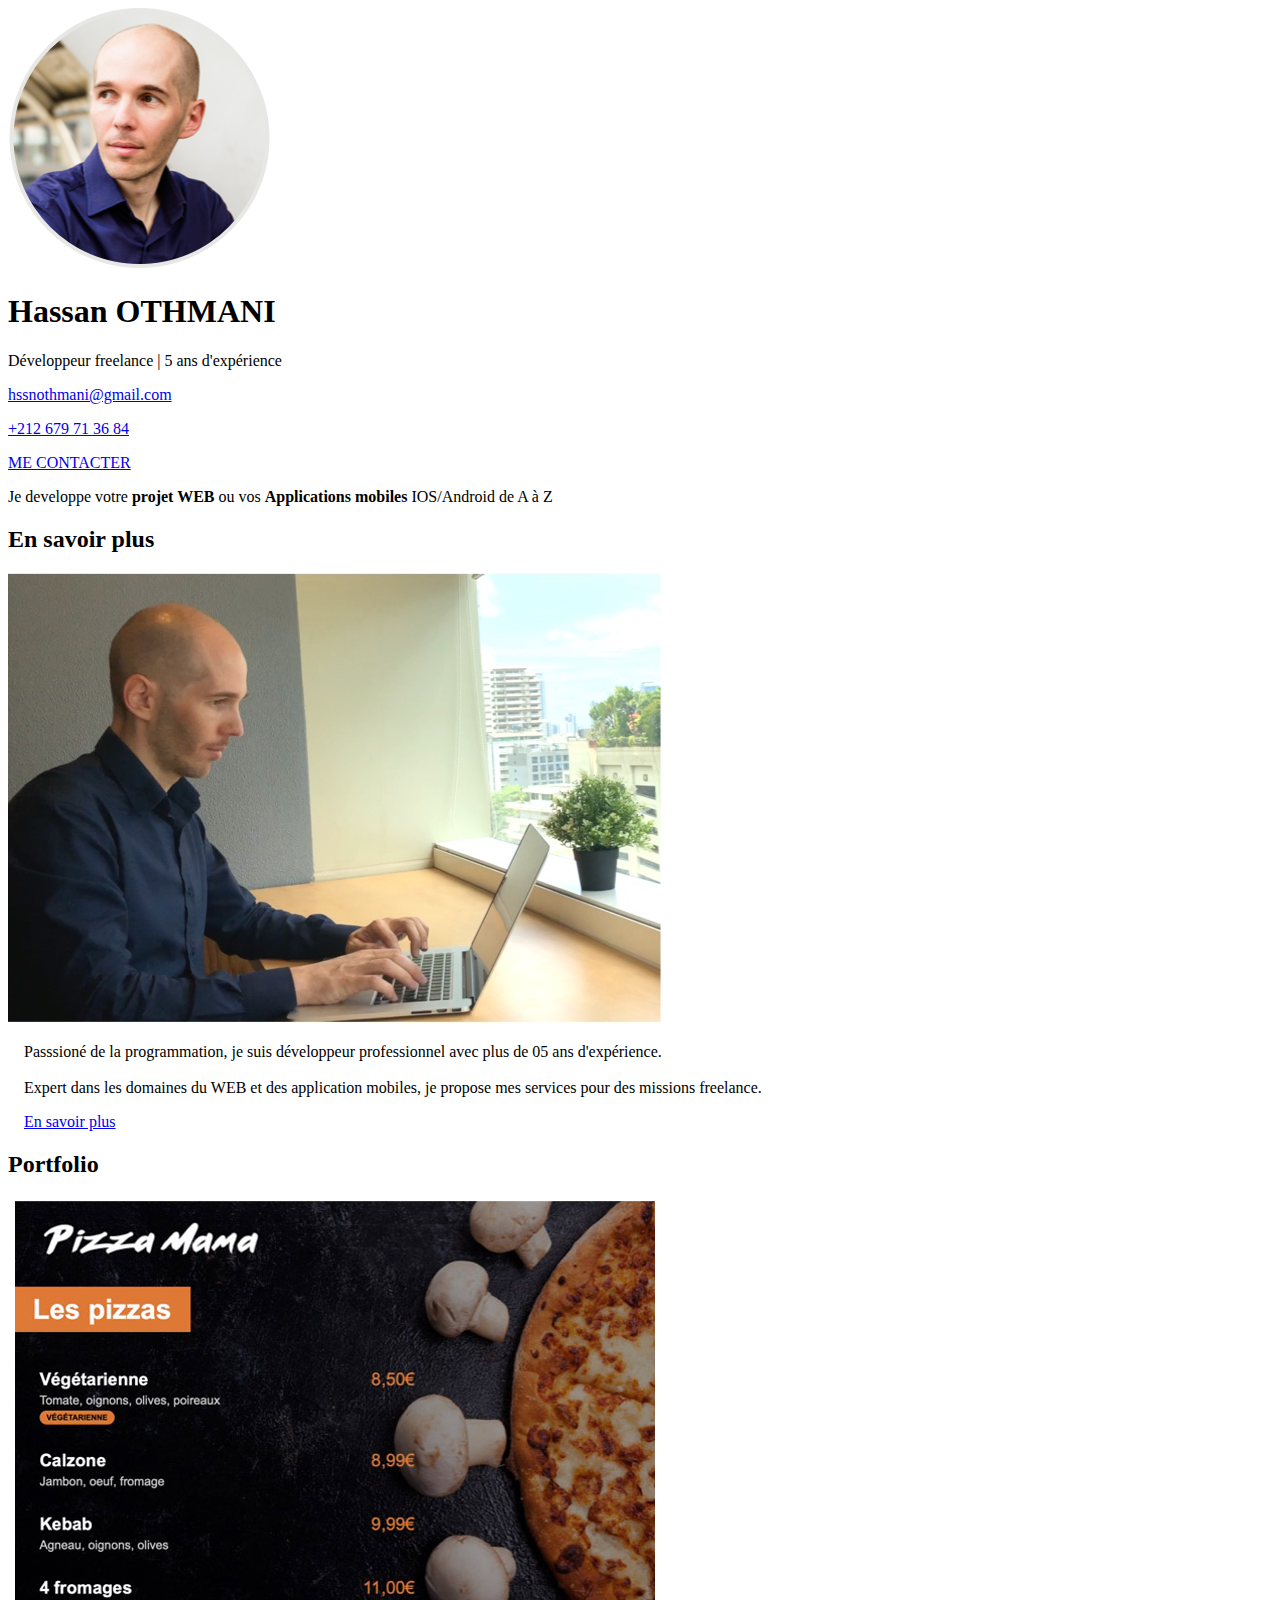
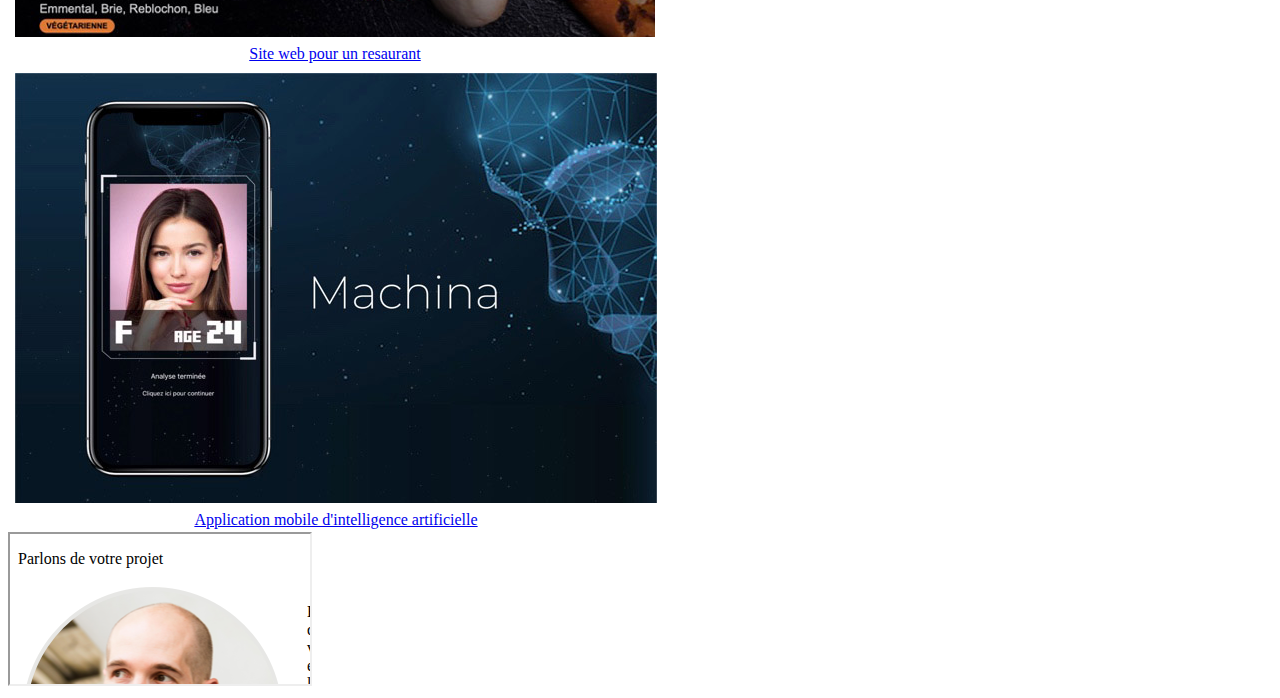
==== index.html @ 922632ea "Add files via upload" ====
<!DOCTYPE html>
<html lang="Fr">
<head>
    <meta charset="UTF-8">
    <meta http-equiv="X-UA-Compatible" content="IE=edge">
    <meta name="viewport" content="width=device-width, initial-scale=1.0">
    <title>Document</title>
    <link rel="stylesheet" href="hssnportfolio.css">
</head>
<body>
    <!--Cover-->
    <div class="cover">
        <img class= "profile" src="profile.png">
        <h1>Hassan OTHMANI</h1>
        <P>Développeur freelance | 5 ans d'expérience</P>
        <div class="contact-cover">
            <p><a href="mailto:hssnothma@gmail.com?subject=contact%20pour%20consultation">hssnothmani@gmail.com</a></p>
            <p><a href="tel:+212679713684">+212 679 71 36 84</a></p>
        </div>
        <div class="me_contacter">
            <p><a href="mailto:hssnothma@gmail.com?subject=contact%20pour%20consultation">ME CONTACTER</a></p>
        </div>
    </div>
    <!--section grise1-->
    <div class="section section_grise1">
        <div class="separateur"></div>
        <p>Je developpe votre <b>projet WEB</b> ou vos <b>Applications mobiles</b> IOS/Android de A à Z</p>
      </div>
    <!--section blanche-->
    <div class="section">
        <h2>En savoir plus</h2>
            <img src="profile2.jpg" class="col40">
        <div class="col60 float_right" style="padding-left: 16px;">
            <div class="paragraphe_avec_ligne_verticale">
                <p>Passsioné de la programmation, je suis développeur professionnel avec plus de 05 ans d'expérience.</br></br>
                Expert dans les domaines du WEB et des application mobiles, je propose mes services pour des missions freelance.</p>
                <a href="#">En savoir plus</a>
            </div>
        </div>
    </div>
    <!--section grise2-->
    <div class="section section_grise2">
        <h2>Portfolio</h2>
        <table class="col_portfolio" style="display: inline-block;">
            <tr>
                <td><div class="ligne_vertical"></div></td>
                <td><a href="portfolio_site_restaurant.html"><img src="project1small.jpg" style="width: 100%;"></a></td>
            </tr>
            <tr>
                <td></td>
                <td align="center"><a href="portfolio_site_restaurant.html">Site web pour un resaurant</a></td>
            </tr>
        </table>
        <table class="col_portfolio float_right">
            <tr>
                <td><div class="ligne_vertical"></div></td>
                <td><a href="portfolio_application_mobile.html"><img src="project2small.jpg" style="width: 100%;"></a></td>
            </tr>
            <tr>
                <td></td>
                <td align="center"><a href="portfolio_application_mobile.html">Application mobile d'intelligence artificielle</a></td>
            </tr>
        </table>
    </div>
      <!--section blanche-->
    <div class="section">
        <iframe src="contact_frame.html" scrolling="no"></iframe>
    </div>
</body>
</html>
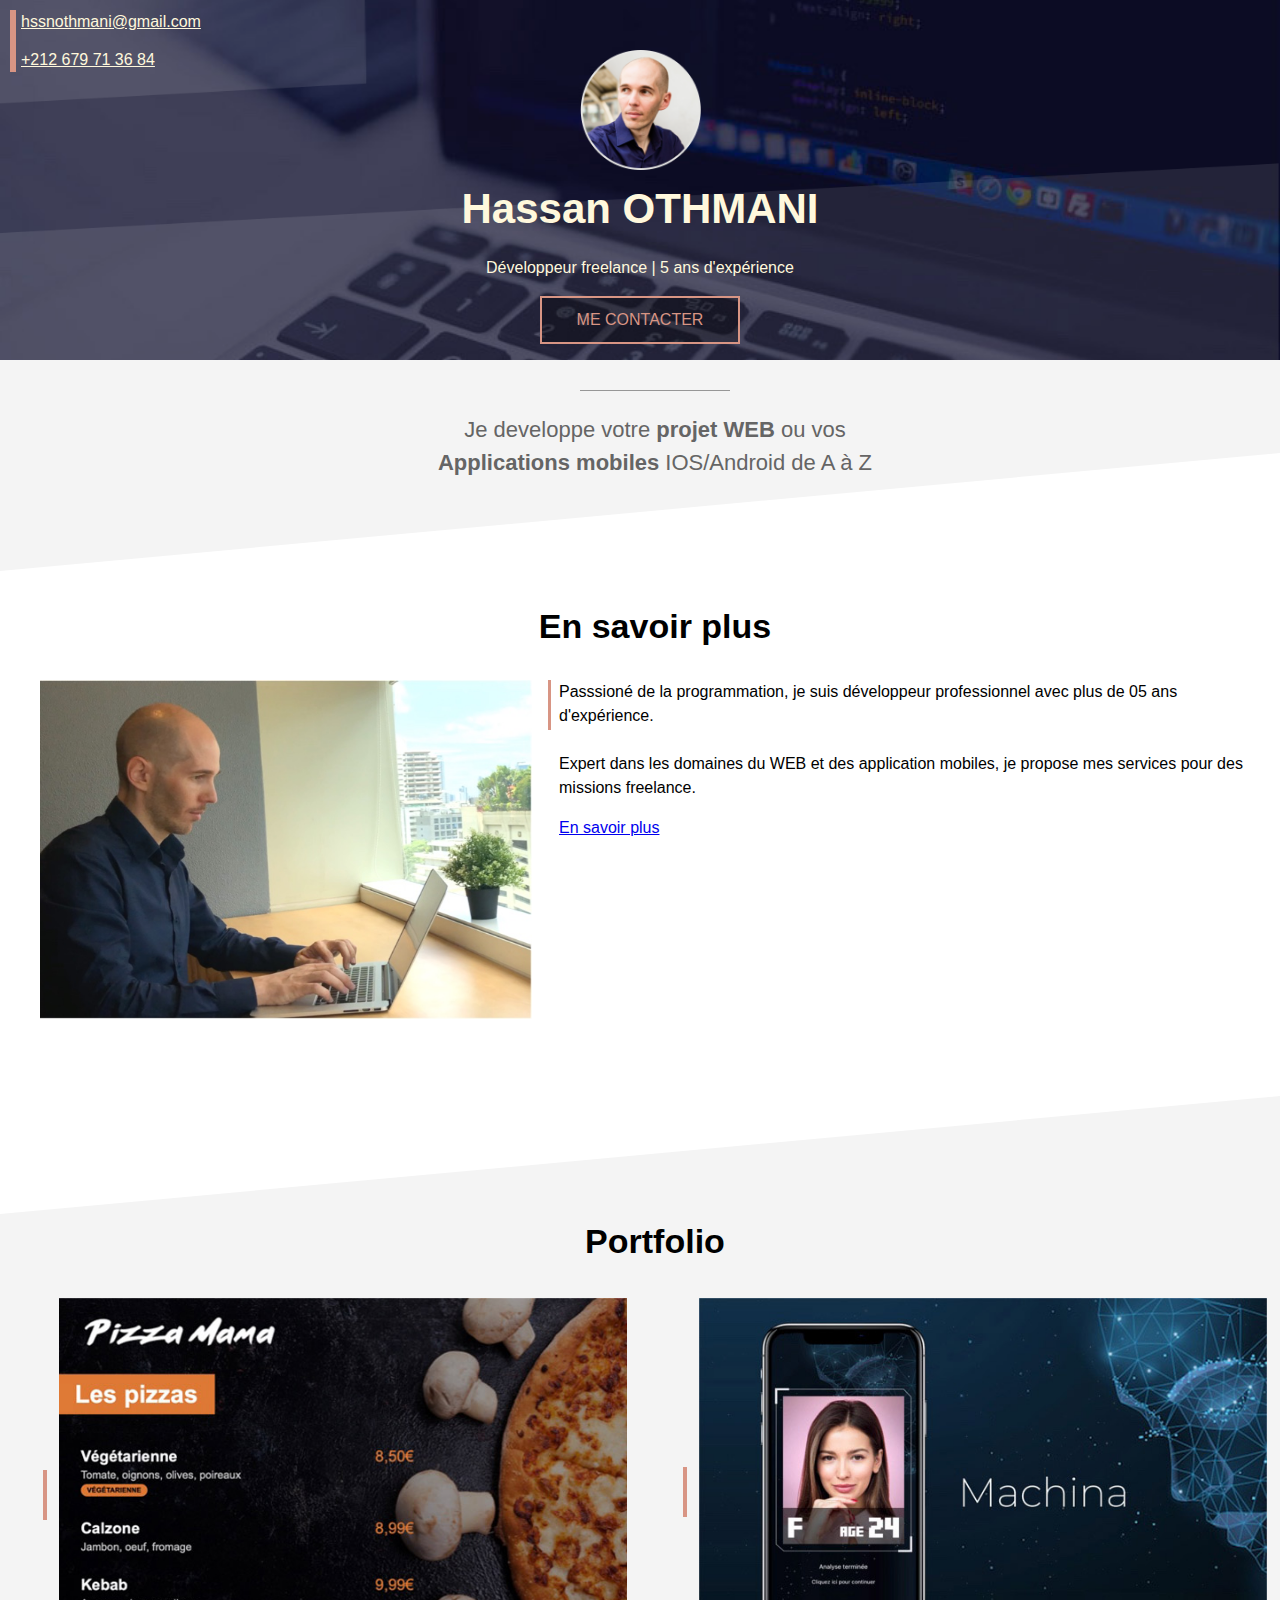
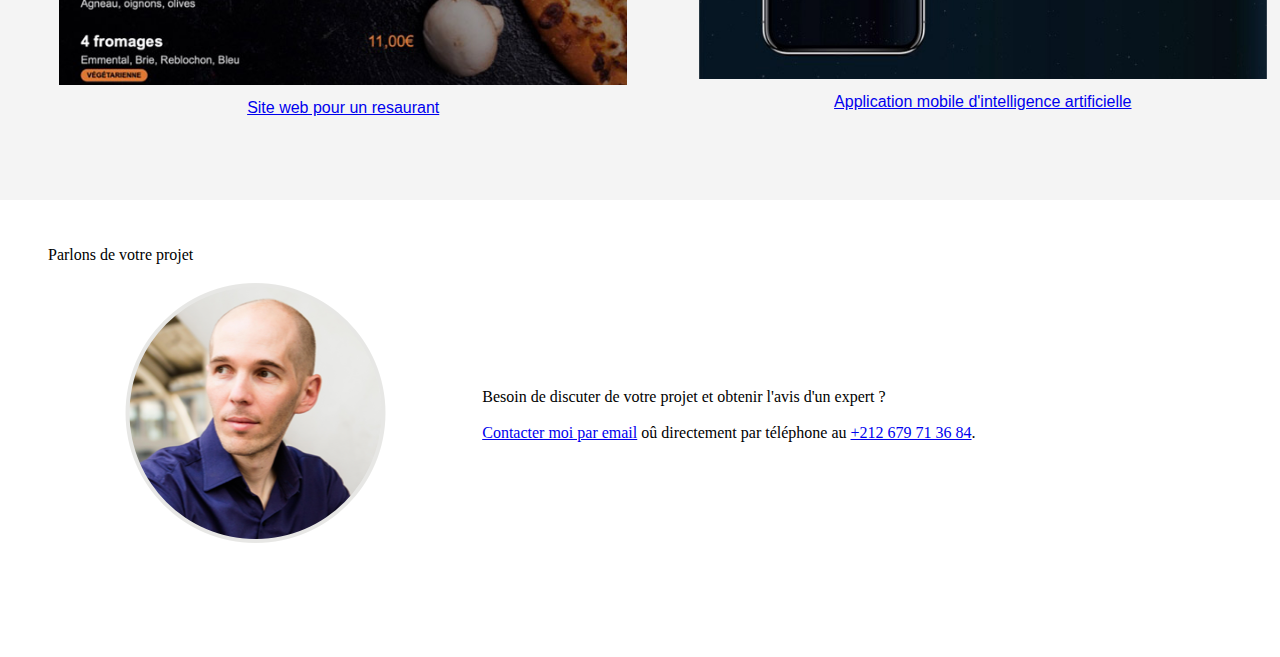
==== commit 9bdfe8b8: "Update index.html" ====
--- a/index.html
+++ b/index.html
@@ -5,7 +5,7 @@
     <meta http-equiv="X-UA-Compatible" content="IE=edge">
     <meta name="viewport" content="width=device-width, initial-scale=1.0">
     <title>Document</title>
-    <link rel="stylesheet" href="hssnportfolio.css">
+    <link rel="stylesheet" href="hssnPortfolio.css">
 </head>
 <body>
     <!--Cover-->
@@ -67,4 +67,4 @@
         <iframe src="contact_frame.html" scrolling="no"></iframe>
     </div>
 </body>
-</html>+</html>
--- a/hssnPortfolio.css
+++ b/hssnPortfolio.css
@@ -0,0 +1,296 @@
+* {
+    box-sizing: border-box;
+}
+
+:root {
+    --color1: #D89584;
+    --color2: #F4F4F4;
+}
+
+body {
+    margin: 0;
+    font-family: Arial, Helvetica, sans-serif;
+    line-height: 1.5;    
+}
+
+iframe {
+    width: 100%;
+    border: none;
+    height: 350px;
+}
+
+div.cover {
+    background: url(cover_overlay.png) no-repeat center/100% 100% ,url(cover.jpg) no-repeat center/cover;
+    height: 360px;
+    position: relative;
+}
+
+img.profile {
+    height: 120px;
+    position: relative;
+    left: 50%;
+    margin-left: -60px;
+    margin-top: 50px;
+}
+
+div.cover h1 {
+    text-align: center;
+    color: cornsilk;
+    font-size: 42px;
+    margin-top: 0;
+    margin-bottom: 10px;
+}
+
+div.cover p {
+    text-align: center;
+    color: cornsilk;
+}
+
+div.contact-cover {
+    position: absolute;
+    top: 10px;
+    left: 10px;
+    border-left: 6px solid var(--color1);
+    padding-left: 5px;
+    font-size: 16px;
+}
+
+div.contact-cover p {
+    text-align: left;
+    margin-top: 0;
+    margin-bottom: 0;
+}
+
+div.contact-cover p:first-child{
+    margin-bottom: 14px;
+}
+
+div.contact-cover * {
+    color: cornsilk;
+}
+
+div.me_contacter a {
+    color: var(--color1);
+    width: 200px;
+    background-color: #00000050;
+    border: 2px solid var(--color1);
+    position: absolute;
+    left: 50%;
+    margin-left: -100px;
+    text-decoration: none;
+    padding: 10px 5px;
+}
+
+div.me_contacter a:hover {
+    color: cornsilk;
+    border-color: cornsilk;
+}
+
+.section {
+    padding: 30px 10px 70px 40px;  
+    overflow: auto; 
+}
+
+div.section_grise1 {
+    background: url(triangle2white.svg) no-repeat center bottom/100% ;
+    background-color: var(--color2);  
+    padding-bottom: 70px;                     
+}
+
+div.section_grise2 {
+    background: url(triangle1white.svg) no-repeat center top/100% ;
+    background-color: var(--color2); 
+    padding-top: 120px;                      
+}
+
+h1 {
+    text-align: center;
+    font-size: 34px;
+    margin-top: 0;
+}
+
+h2 {
+    text-align: center;
+    font-size: 34px;
+    margin-top: 0px;
+}
+div.separateur {
+    position: relative;
+    height: 1px;
+    width: 150px;
+    background: #979797;
+    left: 50%;
+    margin-left: -75px;   
+}
+
+div.section_grise1 p {
+    color: #656565;
+    text-align: center;
+    font-size: 22px;
+    max-width: 450px;
+    margin-left: auto;
+    margin-right: auto;
+}
+
+.col40 {
+    width: 40%;
+}
+
+.col60 {
+    width: 60%;
+}
+
+.float_right {
+    float: right;
+}
+
+div.paragraphe_avec_ligne_verticale {
+    border-left: 3px solid var(--color1);
+    padding-left: 8px;
+    height: 50px;    
+}
+
+div.paragraphe_avec_ligne_verticale p {
+    margin-top: 0;
+}
+
+div.ligne_vertical {
+    width: 4px;
+    height: 50px;
+    background-color: var(--color1);
+    margin-right: 8px;
+}
+
+.col_portfolio {
+    width: 48%;
+}
+
+p.frame_title {
+    font-size: 30px;
+    text-align: center;
+    margin-top: 5px;
+    margin-bottom: 20px;
+}
+
+div.frame {
+    margin: 30px 50px;
+    padding: 20px 30px;
+    background-color: white;
+    box-shadow: 0px 0px 8px 8px rgba(0, 0, 0, 0.1);
+}
+
+div.frame img {
+    width: 100px;
+}
+
+/* portfolio */
+
+div.portfolio_header {
+    position: relative;
+    height: 90px;
+    background: url(header.jpg) no-repeat center/cover;
+}
+
+p.portfolio_header_title {
+    color: cornsilk;
+    font-size: 25px;
+    position: relative;
+}
+
+div.me_contacter_personalisee {
+    position: absolute;
+    right: 20px;
+    top: 15px;
+}
+
+div.me_contacter_personalisee a{
+    position: relative;
+    color: var(--color1);
+    width: 200px;
+    background-color: #00000050;
+    border: 2px solid var(--color1);
+    text-decoration: none;
+    padding: 10px 5px;
+    text-align: center;
+}
+
+div.portfolio h1 {
+    font-size: 46px;
+    padding-top: 20px;
+    margin-bottom: 0;
+}
+
+div.portfolio h2 {
+    font-size: 26px;
+    font-weight: normal;
+    margin-bottom: 0;
+}
+.section_grise_retour {
+    position: relative;
+}
+
+a.portfolio_back {
+    color: var(--color1);
+    position: absolute;
+    top: 10px;
+    left: 10px;
+}
+    
+
+img.portfolio {
+    width: 70%;
+    margin-top: 10px;
+    max-width: 750px;
+}
+
+/* RESPONSIVE DESIGN */
+
+@media only screen and (max-width: 760px) {
+    img.profile {
+        height: 90px;
+        left: 50%;
+        margin-left: -45px;
+        margin-top: 60px;
+    }
+
+    div.cover h1 {
+        font-size: 30px;
+        margin-top: 0;
+    }
+
+    .section {
+        padding: 30px 8px 10px 8px;  
+    }
+
+    div.section_grise1 {
+        padding-bottom: 40px;                     
+    }
+    .col40 {
+        width: 100%;
+        padding-left: 15px;
+        padding-right: 10px;
+    }
+    
+    .col60 {
+        width: 100%;
+    }
+    
+    .col_portfolio {
+        width: 100%;
+    }
+
+    div.frame {
+        margin: 0px 0px;
+        padding: 0px 0px;
+        box-shadow: none;
+    }
+
+    div.frame img {
+        width: 75px;
+    }
+
+    div.frame {
+        margin: 10px 50px;
+    }
+    
+}